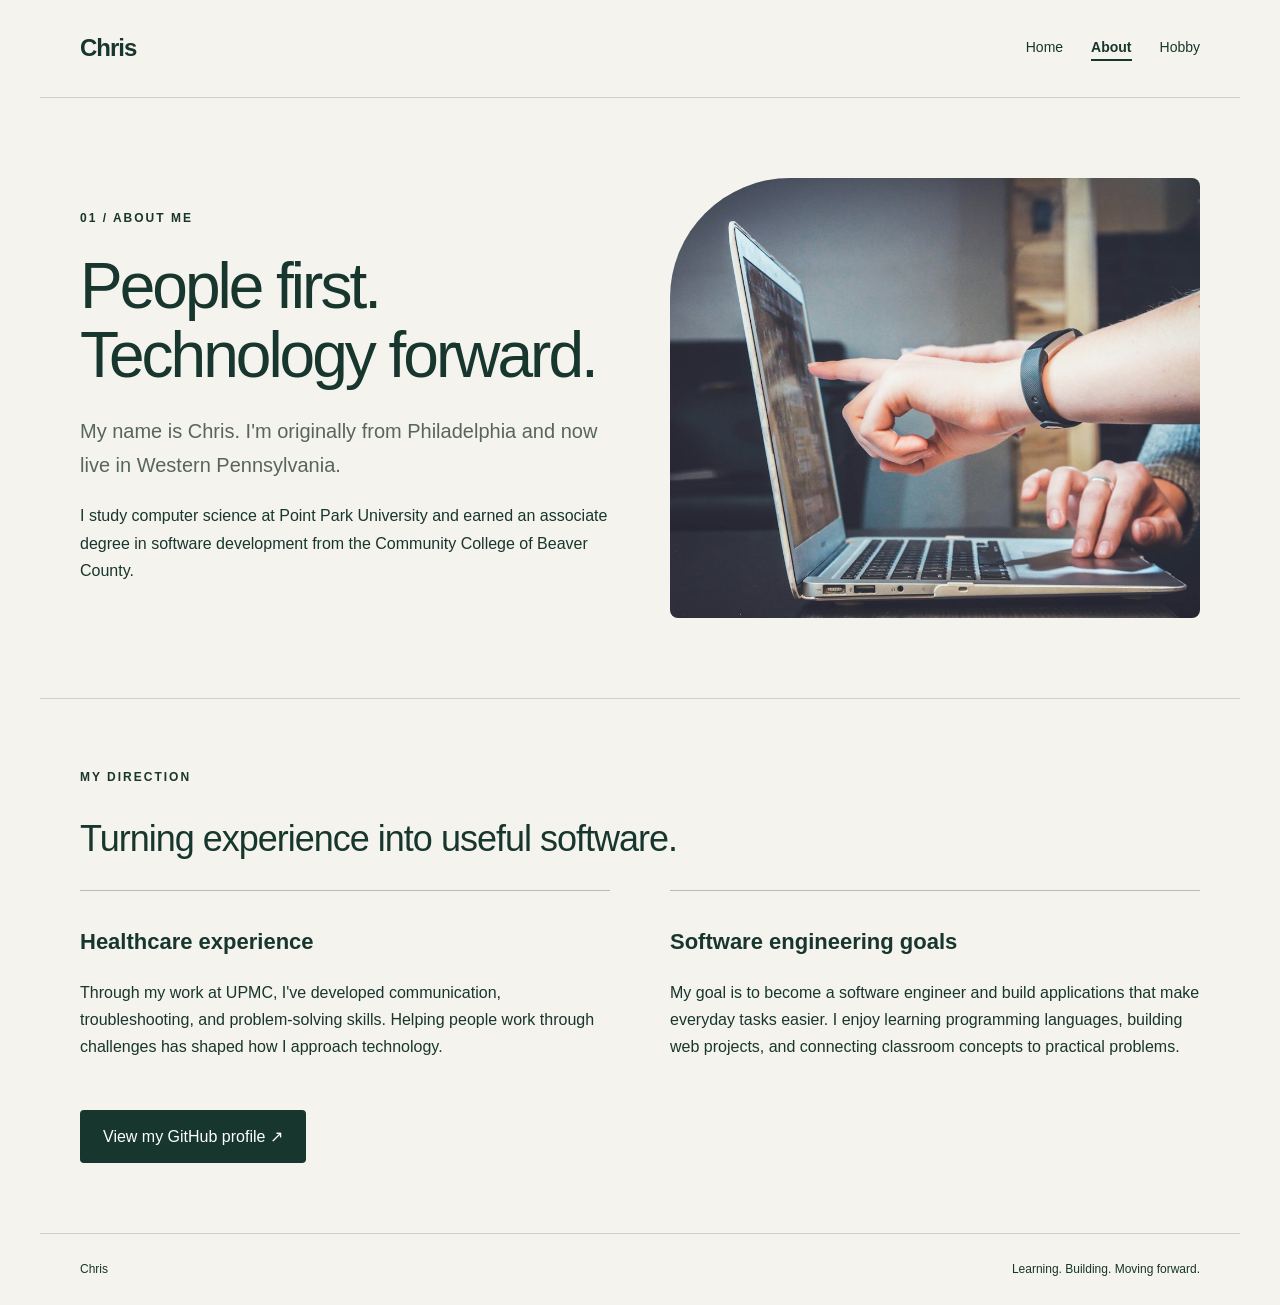
==== about.html @ c0fe8e09 "Update website content and photos" ====
<!DOCTYPE html>
<html lang="en">

<head>
    <meta charset="UTF-8">
    <meta name="viewport" content="width=device-width, initial-scale=1">
    <meta name="description" content="Chris: computer science student, aspiring software engineer, and runner.">
    <title>About | Chris</title>
    <link rel="stylesheet" href="styles.css">
</head>

<body><a class="skip" href="#main">Skip to content</a>
    <header><a class="brand" href="index.html">Chris</a>
        <nav aria-label="Main navigation"><a href="index.html">Home</a><a href="about.html"
                aria-current="page">About</a><a href="hobby.html">Hobby</a></nav>
    </header>
    <main id="main">
        <section class="hero">
            <div>
                <p class="eyebrow">01 / About me</p>
                <h1>People first.<br>Technology forward.</h1>
                <p class="lead">My name is Chris. I'm originally from Philadelphia and now live in Western Pennsylvania.
                </p>
                <p>I study computer science at Point Park University and earned an associate degree in software
                    development from the Community College of Beaver County.</p>
            </div>
            <figure><img src="images/about.jpg" alt="People working together with a laptop and notes" width="1200"
                    height="800"></figure>
        </section>
        <section class="intro">
            <p class="eyebrow">My direction</p>
            <h2>Turning experience into useful software.</h2>
            <div class="columns">
                <article>
                    <h3>Healthcare experience</h3>
                    <p>Through my work at UPMC, I've developed communication, troubleshooting, and problem-solving
                        skills. Helping people work through challenges has shaped how I approach technology.</p>
                </article>
                <article>
                    <h3>Software engineering goals</h3>
                    <p>My goal is to become a software engineer and build applications that make everyday tasks easier.
                        I enjoy learning programming languages, building web projects, and connecting classroom concepts
                        to practical problems.</p>
                </article>
            </div><a class="button" href="https://github.com/philly2mill">View my GitHub profile ↗</a>
        </section>
    </main>
    <footer><span>Chris</span><span>Learning. Building. Moving forward.</span></footer>
</body>

</html>
---- styles.css ----
:root{color-scheme:light;--paper:#f5f3ed;--ink:#17362d;--accent:#c6db68;--muted:#56665e}*{box-sizing:border-box}body{margin:0;background:var(--paper);color:var(--ink);font-family:Arial,Helvetica,sans-serif;line-height:1.7}a{color:inherit;text-underline-offset:5px}header,main,footer{max-width:1200px;margin:auto}header{padding:28px 40px;display:flex;justify-content:space-between;align-items:center;border-bottom:1px solid #ccd2c6}.brand{text-decoration:none;font-weight:800;letter-spacing:-1px;font-size:24px}.brand span{font-size:15px;letter-spacing:0;font-weight:400}nav{display:flex;gap:28px}nav a{text-decoration:none;font-size:14px}nav a[aria-current]{border-bottom:2px solid var(--ink);font-weight:bold}.hero{padding:80px 40px;display:grid;grid-template-columns:1fr 1fr;align-items:center;gap:60px}.eyebrow,.number{text-transform:uppercase;letter-spacing:2px;font-size:12px;font-weight:bold}h1{font-size:clamp(42px,5vw,68px);line-height:1.08;letter-spacing:-3px;font-weight:500;margin:24px 0}h2{font-size:36px;line-height:1.2;letter-spacing:-1px;font-weight:500}h3{font-size:22px;line-height:1.3}p{max-width:60ch}.lead{font-size:20px;color:var(--muted)}figure{margin:0}img{display:block;width:100%;height:440px;object-fit:cover;border-radius:120px 8px 8px 8px}figcaption{font-size:11px;color:var(--muted);margin-top:10px}.buttons{display:flex;align-items:center;gap:24px;flex-wrap:wrap;margin-top:30px}.button{display:inline-block;background:var(--ink);color:white;padding:13px 23px;text-decoration:none;border-radius:4px}.button:hover{background:#315748}.text-link{font-size:14px;font-weight:bold}.intro{padding:56px 40px 70px;border-top:1px solid #ccd2c6}.columns{display:grid;grid-template-columns:1fr 1fr;gap:60px;margin:28px 0 34px}.columns article{border-top:1px solid #b6c1ad;padding-top:15px}.number{color:var(--muted)}blockquote{margin:30px 0;background:var(--accent);padding:26px 30px;font-size:21px;border-radius:4px}footer{padding:25px 40px;display:flex;justify-content:space-between;font-size:12px;border-top:1px solid #ccd2c6}.skip{position:absolute;left:16px;top:-100px;background:white;padding:10px;z-index:2}.skip:focus{top:10px}a:focus-visible{outline:3px solid #648120;outline-offset:5px}@media(max-width:700px){header{padding:20px;gap:20px;flex-wrap:wrap}.brand span{display:none}nav{gap:20px}.hero{grid-template-columns:1fr;padding:45px 20px;gap:25px}img{height:320px;border-top-left-radius:90px}.intro{padding:35px 20px}.columns{grid-template-columns:1fr;gap:20px}footer{padding:20px;gap:20px;flex-wrap:wrap}h1{letter-spacing:-2px}h2{font-size:30px}}
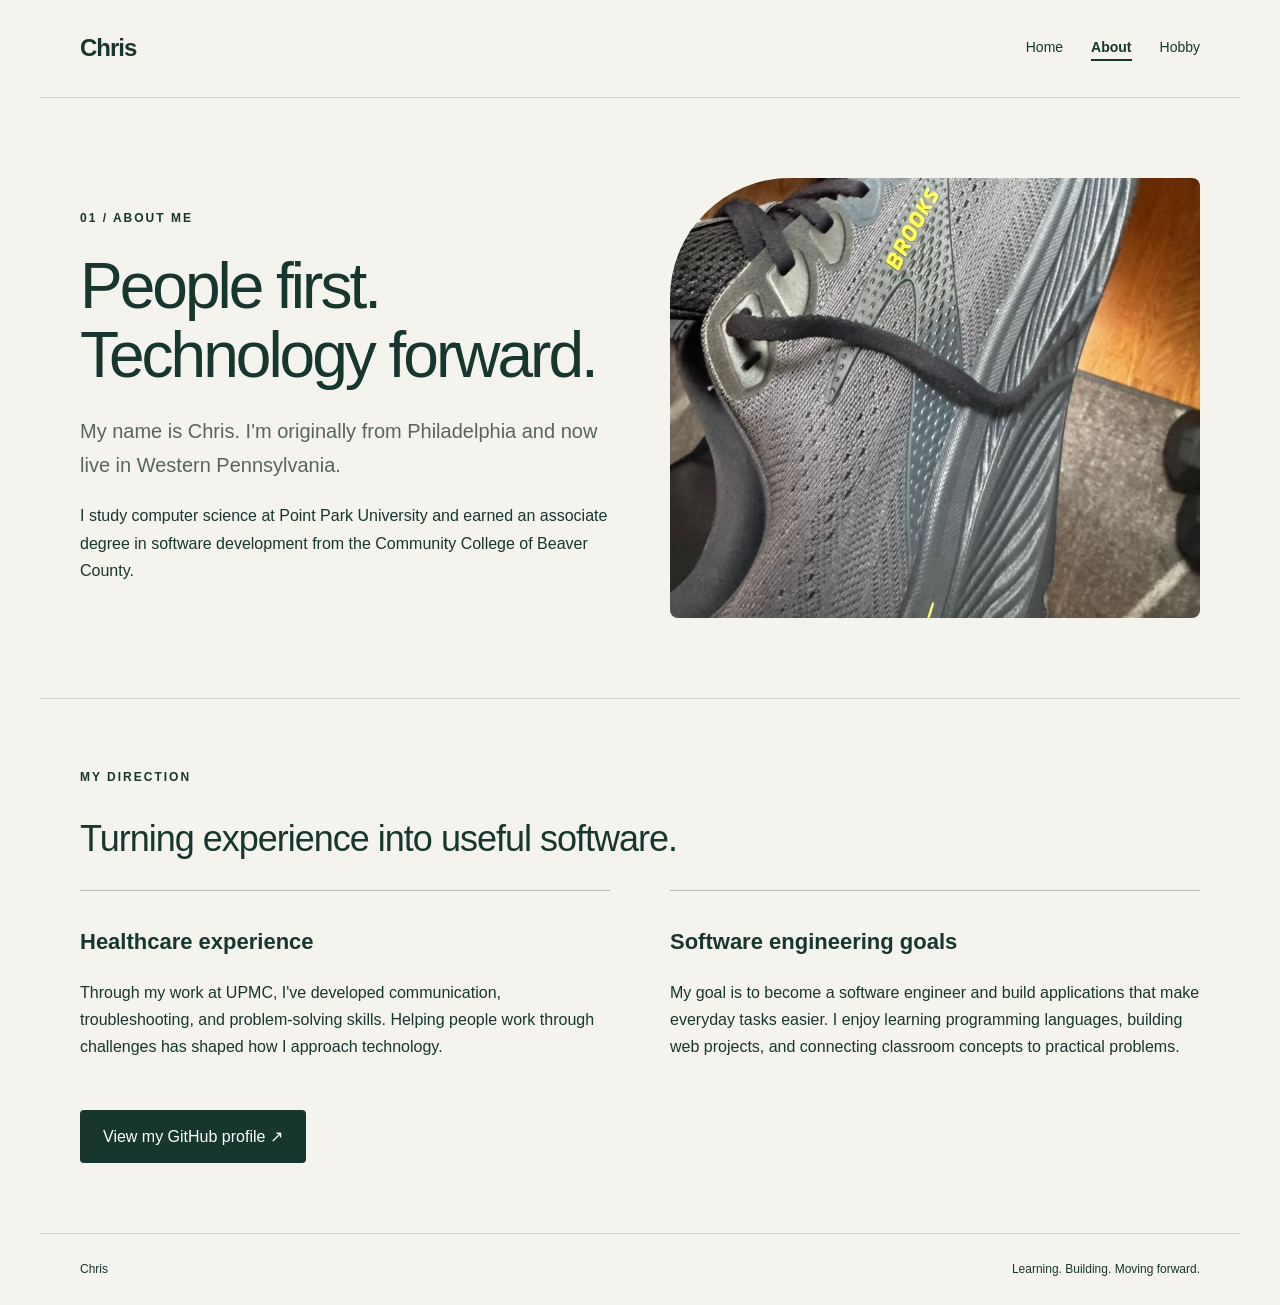
==== commit 99bfd969: "Update website photos" ====
--- a/about.html
+++ b/about.html
@@ -24,7 +24,7 @@
                 <p>I study computer science at Point Park University and earned an associate degree in software
                     development from the Community College of Beaver County.</p>
             </div>
-            <figure><img src="images/about.jpg" alt="People working together with a laptop and notes" width="1200"
+            <figure><img src="images/about.jpeg"  width="1200"
                     height="800"></figure>
         </section>
         <section class="intro">
